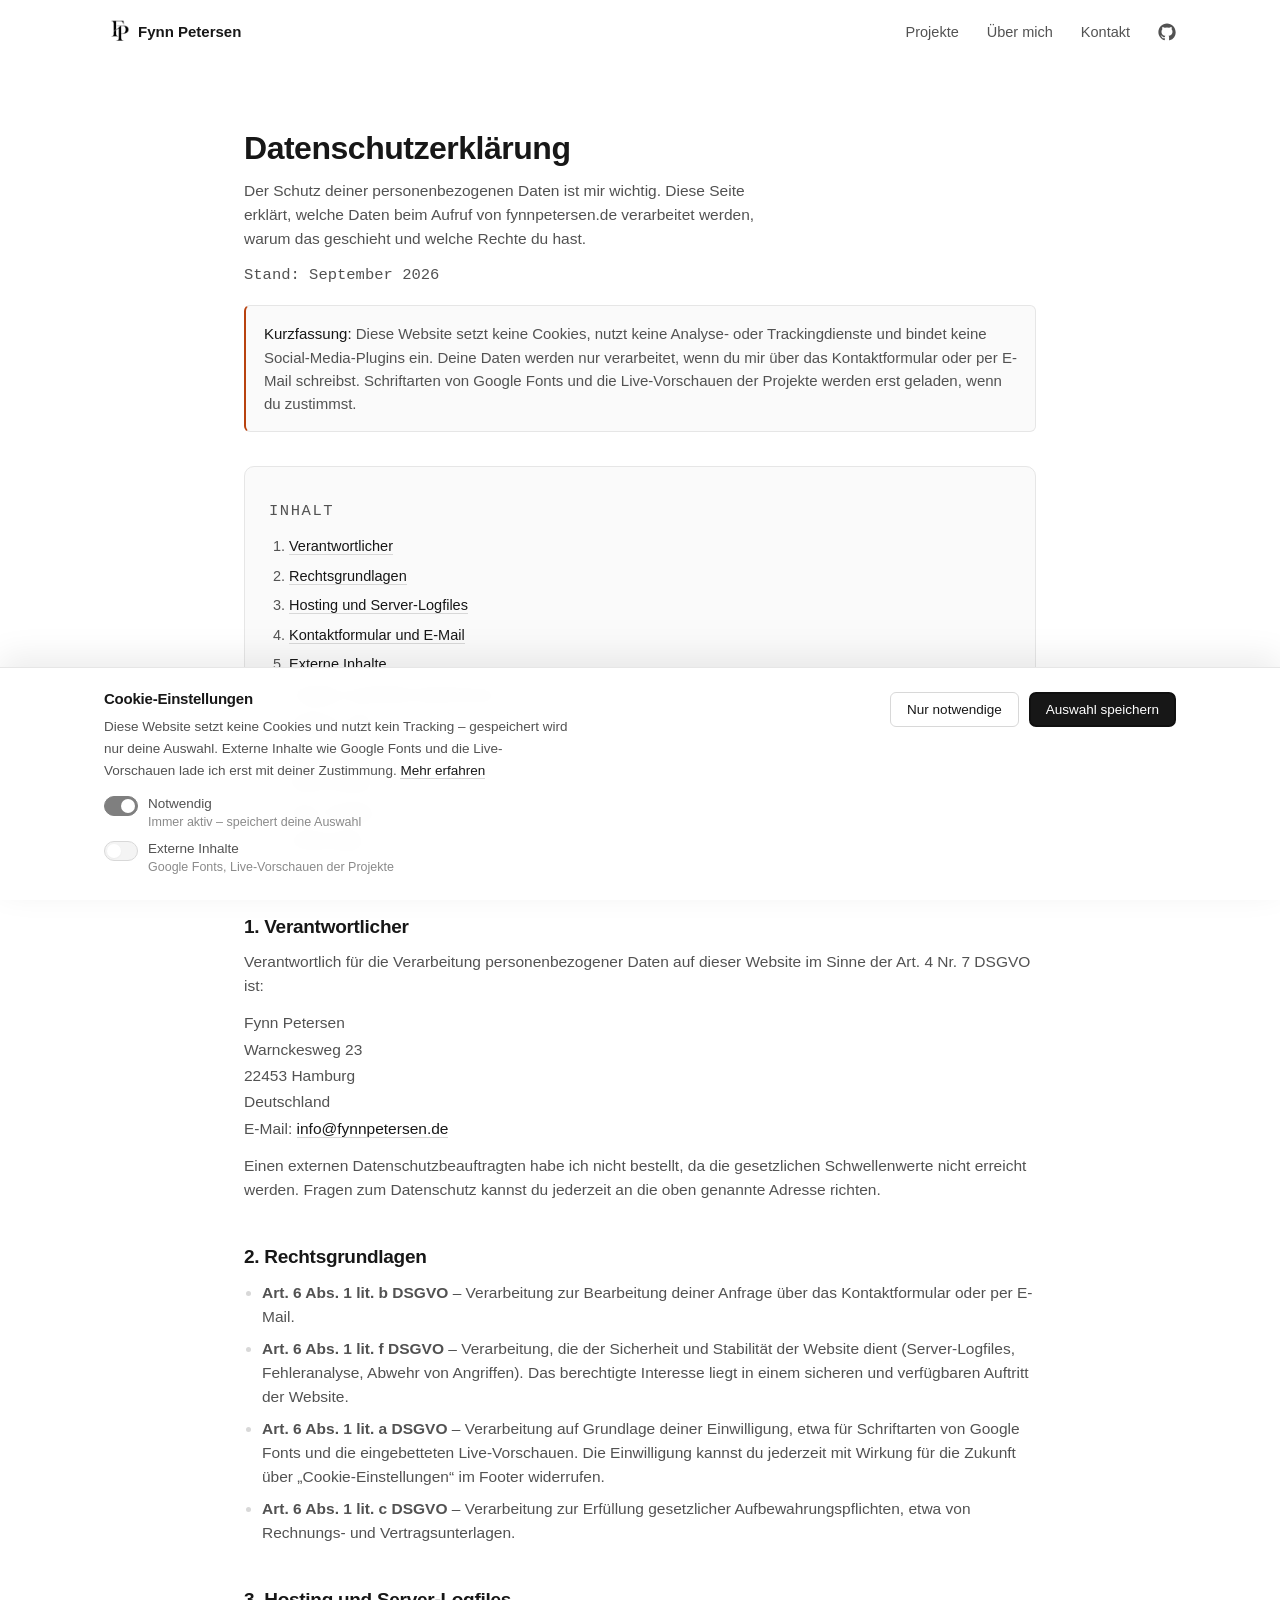
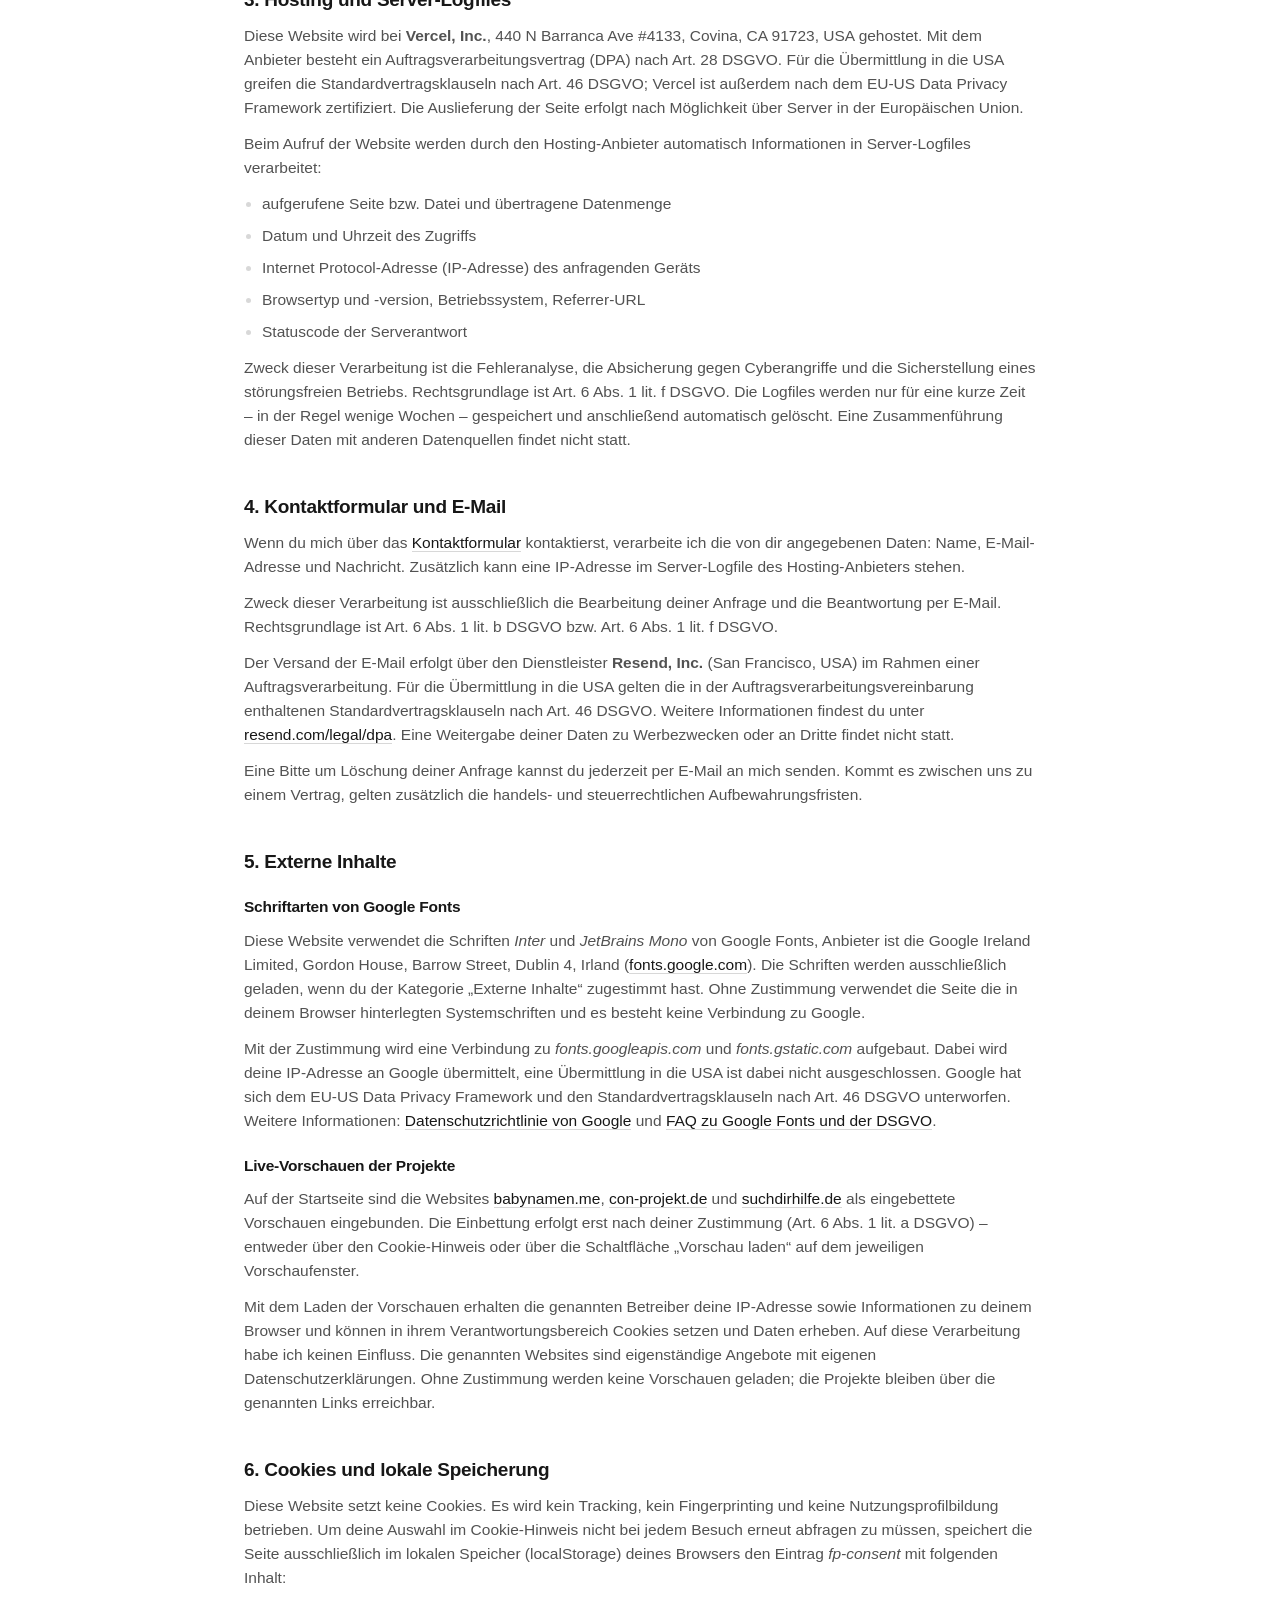
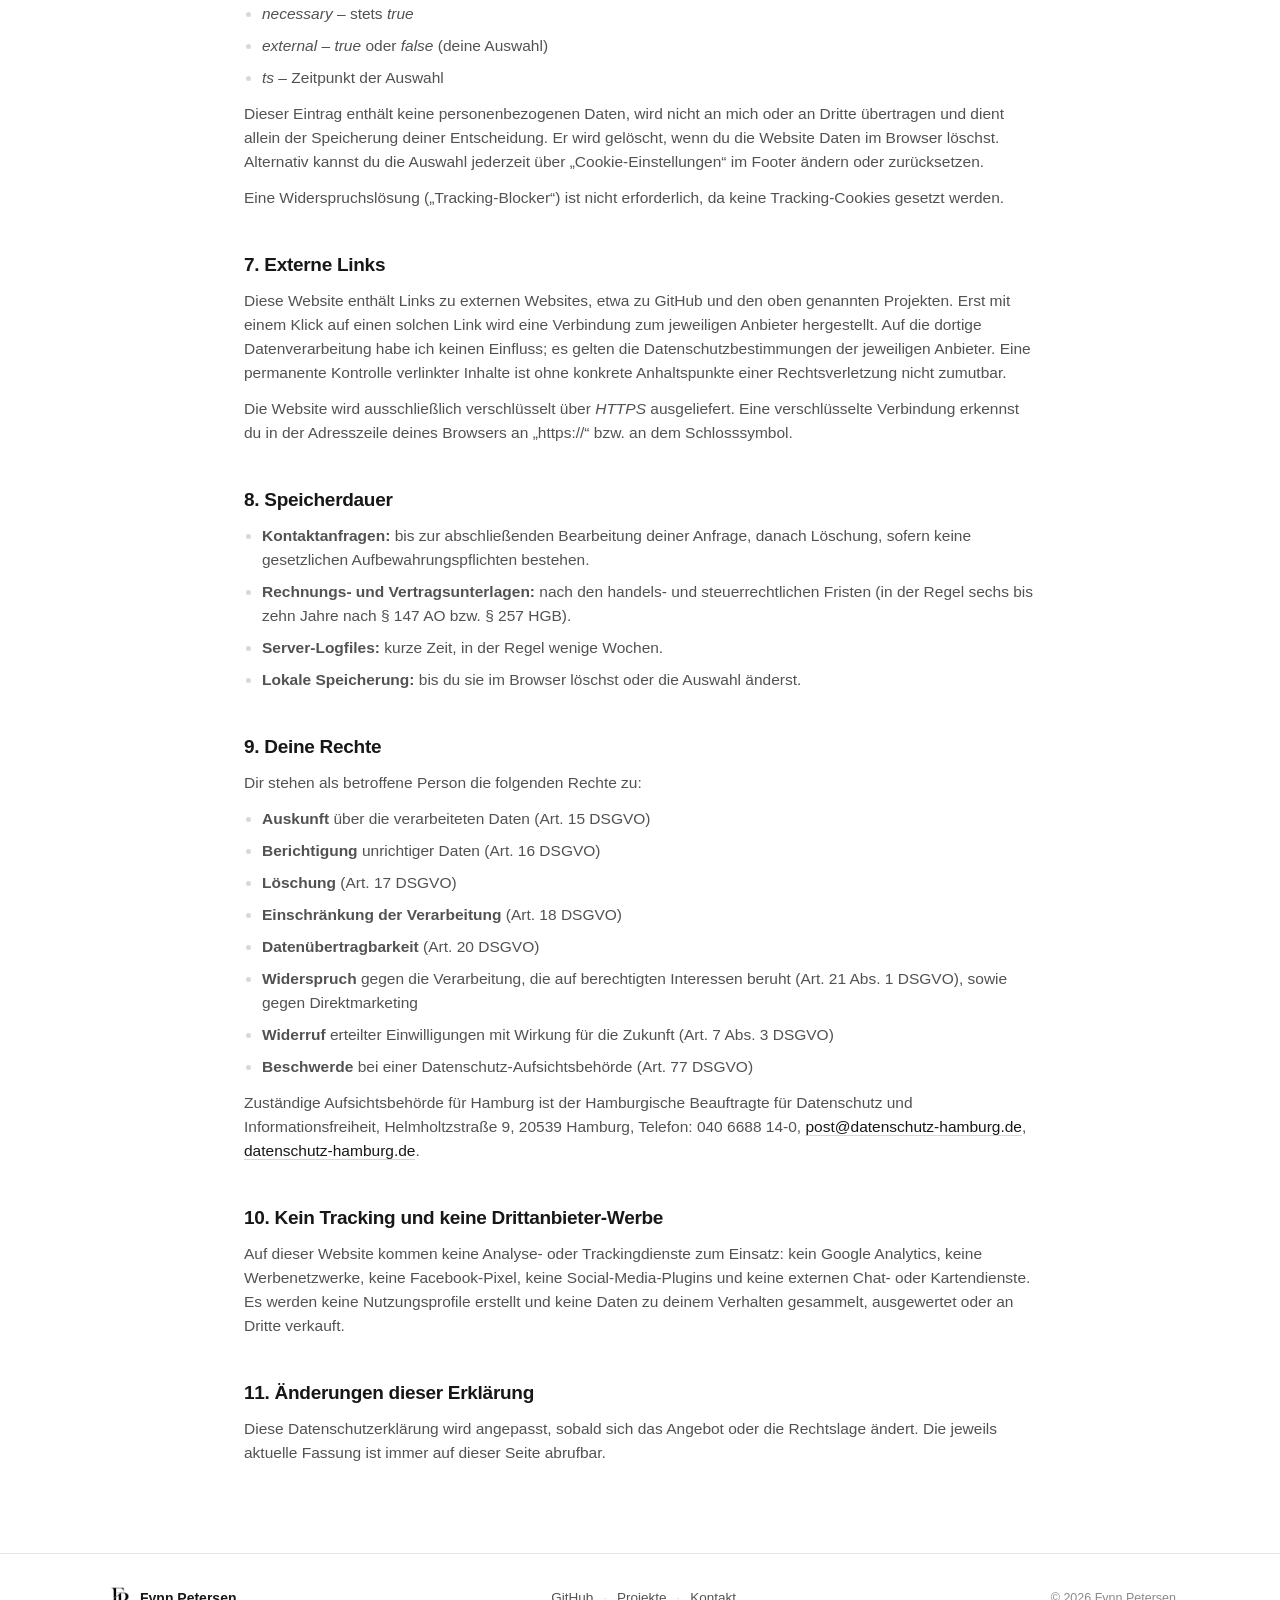
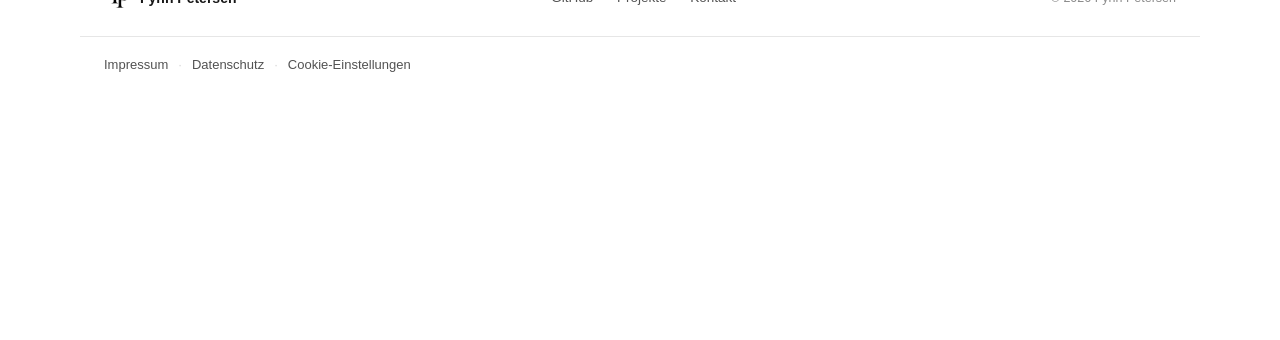
==== datenschutz.html @ 37bc179a "Add files via upload" ====
<!doctype html>
<html lang="de">
<head>
<meta charset="UTF-8" />
<meta name="viewport" content="width=device-width, initial-scale=1" />
<title>Datenschutzerklärung — Fynn Petersen</title>
<meta name="description" content="Informationen zur Verarbeitung personenbezogener Daten auf fynnpetersen.de nach der DSGVO." />
<meta name="theme-color" content="#ffffff" />
<meta name="robots" content="index, follow" />

<meta property="og:type" content="website" />
<meta property="og:title" content="Datenschutzerklärung — Fynn Petersen" />
<meta property="og:description" content="Informationen zur Verarbeitung personenbezogener Daten nach der DSGVO." />
<meta property="og:url" content="https://fynnpetersen.de/datenschutz.html" />

<link rel="canonical" href="https://fynnpetersen.de/datenschutz.html" />

<link rel="icon" type="image/png" sizes="32x32" href="favicon-32.png" />
<link rel="icon" type="image/png" sizes="16x16" href="favicon-16.png" />
<link rel="apple-touch-icon" href="apple-touch-icon.png" />

<link rel="stylesheet" href="styles.css" />
</head>
<body>

<a class="skip-link" href="#main">Zum Inhalt springen</a>

<header class="site-header" id="site-header">
  <div class="container header-inner">
    <a href="index.html" class="logo">
      <img class="logo-mark" src="logo.png" alt="" aria-hidden="true" />
      <span>Fynn Petersen</span>
    </a>

    <nav class="nav" id="site-nav" aria-label="Hauptnavigation">
      <a href="index.html#projekte">Projekte</a>
      <a href="index.html#ueber-mich">Über mich</a>
      <a href="index.html#kontakt">Kontakt</a>
      <a href="https://github.com/freeperr" target="_blank" rel="noopener" class="nav-icon" aria-label="GitHub">
        <svg width="18" height="18" viewBox="0 0 24 24" fill="currentColor" aria-hidden="true"><path d="M12 .5C5.65.5.5 5.65.5 12c0 5.09 3.29 9.4 7.86 10.93.57.1.79-.25.79-.55 0-.27-.01-1.16-.02-2.11-3.2.7-3.88-1.36-3.88-1.36-.52-1.34-1.28-1.7-1.28-1.7-1.04-.72.08-.7.08-.7 1.15.08 1.76 1.19 1.76 1.19 1.03 1.76 2.7 1.25 3.36.96.1-.75.4-1.25.73-1.54-2.55-.29-5.24-1.28-5.24-5.7 0-1.26.45-2.29 1.18-3.09-.12-.29-.51-1.46.11-3.05 0 0 .96-.31 3.15 1.18a10.9 10.9 0 0 1 5.74 0c2.19-1.49 3.15-1.18 3.15-1.18.62 1.59.23 2.76.11 3.05.74.8 1.18 1.83 1.18 3.09 0 4.43-2.7 5.4-5.27 5.69.42.36.78 1.08.78 2.18 0 1.57-.01 2.84-.01 3.23 0 .3.21.66.79.55A10.51 10.51 0 0 0 23.5 12c0-6.35-5.15-11.5-11.5-11.5Z"/></svg>
      </a>
    </nav>

    <button class="nav-toggle" id="nav-toggle" aria-expanded="false" aria-controls="site-nav" aria-label="Menü öffnen">
      <span></span><span></span><span></span>
    </button>
  </div>
</header>

<main id="main" class="legal">
  <div class="container">

    <h1>Datenschutzerklärung</h1>
    <p class="legal-lede">
      Der Schutz deiner personenbezogenen Daten ist mir wichtig. Diese Seite erklärt, welche Daten
      beim Aufruf von fynnpetersen.de verarbeitet werden, warum das geschieht und welche Rechte du hast.
    </p>
    <p class="legal-meta">Stand: September 2026</p>

    <div class="legal-box">
      <strong>Kurzfassung:</strong> Diese Website setzt keine Cookies, nutzt keine Analyse- oder
      Trackingdienste und bindet keine Social-Media-Plugins ein. Deine Daten werden nur verarbeitet,
      wenn du mir über das Kontaktformular oder per E-Mail schreibst. Schriftarten von Google Fonts und
      die Live-Vorschauen der Projekte werden erst geladen, wenn du zustimmst.
    </div>

    <nav class="legal-toc" aria-label="Inhalt dieser Seite">
      <p class="legal-toc-title">Inhalt</p>
      <ol>
        <li><a href="#verantwortlicher">Verantwortlicher</a></li>
        <li><a href="#rechtsgrundlagen">Rechtsgrundlagen</a></li>
        <li><a href="#hosting">Hosting und Server-Logfiles</a></li>
        <li><a href="#kontaktformular">Kontaktformular und E-Mail</a></li>
        <li><a href="#externe-inhalte">Externe Inhalte</a></li>
        <li><a href="#cookies">Cookies und lokale Speicherung</a></li>
        <li><a href="#externe-links">Externe Links</a></li>
        <li><a href="#dauer">Speicherdauer</a></li>
        <li><a href="#rechte">Deine Rechte</a></li>
        <li><a href="#kein-tracking">Kein Tracking</a></li>
        <li><a href="#aenderungen">Änderungen</a></li>
      </ol>
    </nav>

    <h2 id="verantwortlicher">1. Verantwortlicher</h2>
    <p>
      Verantwortlich für die Verarbeitung personenbezogener Daten auf dieser Website im Sinne der
      Art. 4 Nr. 7 DSGVO ist:
    </p>
    <address>
      Fynn Petersen<br />
      Warnckesweg 23<br />
      22453 Hamburg<br />
      Deutschland<br />
      E-Mail: <a href="mailto:info@fynnpetersen.de">info@fynnpetersen.de</a>
    </address>
    <p>
      Einen externen Datenschutzbeauftragten habe ich nicht bestellt, da die gesetzlichen Schwellenwerte
      nicht erreicht werden. Fragen zum Datenschutz kannst du jederzeit an die oben genannte Adresse
      richten.
    </p>

    <h2 id="rechtsgrundlagen">2. Rechtsgrundlagen</h2>
    <ul>
      <li>
        <strong>Art. 6 Abs. 1 lit. b DSGVO</strong> – Verarbeitung zur Bearbeitung deiner Anfrage über
        das Kontaktformular oder per E-Mail.
      </li>
      <li>
        <strong>Art. 6 Abs. 1 lit. f DSGVO</strong> – Verarbeitung, die der Sicherheit und Stabilität
        der Website dient (Server-Logfiles, Fehleranalyse, Abwehr von Angriffen). Das berechtigte
        Interesse liegt in einem sicheren und verfügbaren Auftritt der Website.
      </li>
      <li>
        <strong>Art. 6 Abs. 1 lit. a DSGVO</strong> – Verarbeitung auf Grundlage deiner Einwilligung,
        etwa für Schriftarten von Google Fonts und die eingebetteten Live-Vorschauen. Die Einwilligung
        kannst du jederzeit mit Wirkung für die Zukunft über „Cookie-Einstellungen“ im Footer widerrufen.
      </li>
      <li>
        <strong>Art. 6 Abs. 1 lit. c DSGVO</strong> – Verarbeitung zur Erfüllung gesetzlicher
        Aufbewahrungspflichten, etwa von Rechnungs- und Vertragsunterlagen.
      </li>
    </ul>

    <h2 id="hosting">3. Hosting und Server-Logfiles</h2>
    <p>
      Diese Website wird bei <strong>Vercel, Inc.</strong>, 440 N Barranca Ave #4133, Covina,
      CA 91723, USA gehostet. Mit dem Anbieter besteht ein Auftragsverarbeitungsvertrag (DPA) nach
      Art. 28 DSGVO. Für die Übermittlung in die USA greifen die Standardvertragsklauseln nach
      Art. 46 DSGVO; Vercel ist außerdem nach dem EU-US Data Privacy Framework zertifiziert.
      Die Auslieferung der Seite erfolgt nach Möglichkeit über Server in der Europäischen Union.
    </p>
    <p>
      Beim Aufruf der Website werden durch den Hosting-Anbieter automatisch Informationen in
      Server-Logfiles verarbeitet:
    </p>
    <ul>
      <li>aufgerufene Seite bzw. Datei und übertragene Datenmenge</li>
      <li>Datum und Uhrzeit des Zugriffs</li>
      <li>Internet Protocol-Adresse (IP-Adresse) des anfragenden Geräts</li>
      <li>Browsertyp und -version, Betriebssystem, Referrer-URL</li>
      <li>Statuscode der Serverantwort</li>
    </ul>
    <p>
      Zweck dieser Verarbeitung ist die Fehleranalyse, die Absicherung gegen Cyberangriffe und die
      Sicherstellung eines störungsfreien Betriebs. Rechtsgrundlage ist Art. 6 Abs. 1 lit. f DSGVO.
      Die Logfiles werden nur für eine kurze Zeit – in der Regel wenige Wochen – gespeichert und
      anschließend automatisch gelöscht. Eine Zusammenführung dieser Daten mit anderen Datenquellen
      findet nicht statt.
    </p>

    <h2 id="kontaktformular">4. Kontaktformular und E-Mail</h2>
    <p>
      Wenn du mich über das <a href="index.html#kontakt">Kontaktformular</a> kontaktierst, verarbeite
      ich die von dir angegebenen Daten: Name, E-Mail-Adresse und Nachricht. Zusätzlich kann eine
      IP-Adresse im Server-Logfile des Hosting-Anbieters stehen.
    </p>
    <p>
      Zweck dieser Verarbeitung ist ausschließlich die Bearbeitung deiner Anfrage und die Beantwortung
      per E-Mail. Rechtsgrundlage ist Art. 6 Abs. 1 lit. b DSGVO bzw. Art. 6 Abs. 1 lit. f DSGVO.
    </p>
    <p>
      Der Versand der E-Mail erfolgt über den Dienstleister <strong>Resend, Inc.</strong>
      (San Francisco, USA) im Rahmen einer Auftragsverarbeitung. Für die Übermittlung in die USA gelten
      die in der Auftragsverarbeitungsvereinbarung enthaltenen Standardvertragsklauseln nach
      Art. 46 DSGVO. Weitere Informationen findest du unter
      <a href="https://resend.com/legal/dpa" target="_blank" rel="noopener">resend.com/legal/dpa</a>.
      Eine Weitergabe deiner Daten zu Werbezwecken oder an Dritte findet nicht statt.
    </p>
    <p>
      Eine Bitte um Löschung deiner Anfrage kannst du jederzeit per E-Mail an mich senden. Kommt es
      zwischen uns zu einem Vertrag, gelten zusätzlich die handels- und steuerrechtlichen
      Aufbewahrungsfristen.
    </p>

    <h2 id="externe-inhalte">5. Externe Inhalte</h2>

    <h3 id="schriftarten">Schriftarten von Google Fonts</h3>
    <p>
      Diese Website verwendet die Schriften <em>Inter</em> und <em>JetBrains Mono</em> von Google Fonts,
      Anbieter ist die Google Ireland Limited, Gordon House, Barrow Street, Dublin 4, Irland
      (<a href="https://fonts.google.com" target="_blank" rel="noopener">fonts.google.com</a>).
      Die Schriften werden ausschließlich geladen, wenn du der Kategorie „Externe Inhalte“ zugestimmt
      hast. Ohne Zustimmung verwendet die Seite die in deinem Browser hinterlegten Systemschriften und
      es besteht keine Verbindung zu Google.
    </p>
    <p>
      Mit der Zustimmung wird eine Verbindung zu <em>fonts.googleapis.com</em> und
      <em>fonts.gstatic.com</em> aufgebaut. Dabei wird deine IP-Adresse an Google übermittelt, eine
      Übermittlung in die USA ist dabei nicht ausgeschlossen. Google hat sich dem EU-US Data Privacy
      Framework und den Standardvertragsklauseln nach Art. 46 DSGVO unterworfen. Weitere Informationen:
      <a href="https://policies.google.com/privacy" target="_blank" rel="noopener">Datenschutzrichtlinie von Google</a>
      und <a href="https://fonts.google.com/faq#privacy" target="_blank" rel="noopener">FAQ zu Google Fonts und der DSGVO</a>.
    </p>

    <h3 id="live-vorschauen">Live-Vorschauen der Projekte</h3>
    <p>
      Auf der Startseite sind die Websites <a href="https://babynamen.me" target="_blank" rel="noopener">babynamen.me</a>,
      <a href="https://con-projekt.de" target="_blank" rel="noopener">con-projekt.de</a> und
      <a href="https://suchdirhilfe.de" target="_blank" rel="noopener">suchdirhilfe.de</a> als
      eingebettete Vorschauen eingebunden. Die Einbettung erfolgt erst nach deiner Zustimmung
      (Art. 6 Abs. 1 lit. a DSGVO) – entweder über den Cookie-Hinweis oder über die Schaltfläche
      „Vorschau laden“ auf dem jeweiligen Vorschaufenster.
    </p>
    <p>
      Mit dem Laden der Vorschauen erhalten die genannten Betreiber deine IP-Adresse sowie
      Informationen zu deinem Browser und können in ihrem Verantwortungsbereich Cookies setzen und
      Daten erheben. Auf diese Verarbeitung habe ich keinen Einfluss. Die genannten Websites sind
      eigenständige Angebote mit eigenen Datenschutzerklärungen. Ohne Zustimmung werden keine
      Vorschauen geladen; die Projekte bleiben über die genannten Links erreichbar.
    </p>

    <h2 id="cookies">6. Cookies und lokale Speicherung</h2>
    <p>
      Diese Website setzt keine Cookies. Es wird kein Tracking, kein Fingerprinting und keine
      Nutzungsprofilbildung betrieben. Um deine Auswahl im Cookie-Hinweis nicht bei jedem Besuch erneut
      abfragen zu müssen, speichert die Seite ausschließlich im lokalen Speicher (localStorage) deines
      Browsers den Eintrag <em>fp-consent</em> mit folgenden Inhalt:
    </p>
    <ul>
      <li><em>necessary</em> – stets <em>true</em></li>
      <li><em>external</em> – <em>true</em> oder <em>false</em> (deine Auswahl)</li>
      <li><em>ts</em> – Zeitpunkt der Auswahl</li>
    </ul>
    <p>
      Dieser Eintrag enthält keine personenbezogenen Daten, wird nicht an mich oder an Dritte
      übertragen und dient allein der Speicherung deiner Entscheidung. Er wird gelöscht, wenn du die
      Website Daten im Browser löschst. Alternativ kannst du die Auswahl jederzeit über
      „Cookie-Einstellungen“ im Footer ändern oder zurücksetzen.
    </p>
    <p>
      Eine Widerspruchslösung („Tracking-Blocker“) ist nicht erforderlich, da keine Tracking-Cookies
      gesetzt werden.
    </p>

    <h2 id="externe-links">7. Externe Links</h2>
    <p>
      Diese Website enthält Links zu externen Websites, etwa zu GitHub und den oben genannten
      Projekten. Erst mit einem Klick auf einen solchen Link wird eine Verbindung zum jeweiligen
      Anbieter hergestellt. Auf die dortige Datenverarbeitung habe ich keinen Einfluss; es gelten die
      Datenschutzbestimmungen der jeweiligen Anbieter. Eine permanente Kontrolle verlinkter Inhalte ist
      ohne konkrete Anhaltspunkte einer Rechtsverletzung nicht zumutbar.
    </p>
    <p>
      Die Website wird ausschließlich verschlüsselt über <em>HTTPS</em> ausgeliefert. Eine
      verschlüsselte Verbindung erkennst du in der Adresszeile deines Browsers an „https://“ bzw. an
      dem Schlosssymbol.
    </p>

    <h2 id="dauer">8. Speicherdauer</h2>
    <ul>
      <li>
        <strong>Kontaktanfragen:</strong> bis zur abschließenden Bearbeitung deiner Anfrage, danach
        Löschung, sofern keine gesetzlichen Aufbewahrungspflichten bestehen.
      </li>
      <li>
        <strong>Rechnungs- und Vertragsunterlagen:</strong> nach den handels- und steuerrechtlichen
        Fristen (in der Regel sechs bis zehn Jahre nach § 147 AO bzw. § 257 HGB).
      </li>
      <li>
        <strong>Server-Logfiles:</strong> kurze Zeit, in der Regel wenige Wochen.
      </li>
      <li>
        <strong>Lokale Speicherung:</strong> bis du sie im Browser löschst oder die Auswahl änderst.
      </li>
    </ul>

    <h2 id="rechte">9. Deine Rechte</h2>
    <p>Dir stehen als betroffene Person die folgenden Rechte zu:</p>
    <ul>
      <li><strong>Auskunft</strong> über die verarbeiteten Daten (Art. 15 DSGVO)</li>
      <li><strong>Berichtigung</strong> unrichtiger Daten (Art. 16 DSGVO)</li>
      <li><strong>Löschung</strong> (Art. 17 DSGVO)</li>
      <li><strong>Einschränkung der Verarbeitung</strong> (Art. 18 DSGVO)</li>
      <li><strong>Datenübertragbarkeit</strong> (Art. 20 DSGVO)</li>
      <li>
        <strong>Widerspruch</strong> gegen die Verarbeitung, die auf berechtigten Interessen beruht
        (Art. 21 Abs. 1 DSGVO), sowie gegen Direktmarketing
      </li>
      <li>
        <strong>Widerruf</strong> erteilter Einwilligungen mit Wirkung für die Zukunft (Art. 7 Abs. 3 DSGVO)
      </li>
      <li>
        <strong>Beschwerde</strong> bei einer Datenschutz-Aufsichtsbehörde (Art. 77 DSGVO)
      </li>
    </ul>
    <p>
      Zuständige Aufsichtsbehörde für Hamburg ist der Hamburgische Beauftragte für Datenschutz und
      Informationsfreiheit, Helmholtzstraße 9, 20539 Hamburg, Telefon: 040 6688 14-0,
      <a href="mailto:post@datenschutz-hamburg.de">post@datenschutz-hamburg.de</a>,
      <a href="https://www.datenschutz-hamburg.de" target="_blank" rel="noopener">datenschutz-hamburg.de</a>.
    </p>

    <h2 id="kein-tracking">10. Kein Tracking und keine Drittanbieter-Werbe</h2>
    <p>
      Auf dieser Website kommen keine Analyse- oder Trackingdienste zum Einsatz: kein Google Analytics,
      keine Werbenetzwerke, keine Facebook-Pixel, keine Social-Media-Plugins und keine externen
      Chat- oder Kartendienste. Es werden keine Nutzungsprofile erstellt und keine Daten zu deinem
      Verhalten gesammelt, ausgewertet oder an Dritte verkauft.
    </p>

    <h2 id="aenderungen">11. Änderungen dieser Erklärung</h2>
    <p>
      Diese Datenschutzerklärung wird angepasst, sobald sich das Angebot oder die Rechtslage ändert.
      Die jeweils aktuelle Fassung ist immer auf dieser Seite abrufbar.
    </p>

  </div>
</main>

<footer class="site-footer">
  <div class="container footer-inner">
    <div class="footer-brand">
      <img class="logo-mark" src="logo.png" alt="" aria-hidden="true" />
      <div>
        <p class="footer-name">Fynn Petersen</p>
      </div>
    </div>
    <nav class="footer-nav" aria-label="Footer-Navigation">
      <a href="https://github.com/freeperr" target="_blank" rel="noopener">GitHub</a>
      <span aria-hidden="true">·</span>
      <a href="index.html#projekte">Projekte</a>
      <span aria-hidden="true">·</span>
      <a href="index.html#kontakt">Kontakt</a>
    </nav>
    <p class="footer-copy">© <span id="year"></span> Fynn Petersen</p>
  </div>
  <div class="container footer-legal">
    <nav aria-label="Rechtliches">
      <a href="impressum.html">Impressum</a>
      <span aria-hidden="true">·</span>
      <a href="datenschutz.html" aria-current="page">Datenschutz</a>
      <span aria-hidden="true">·</span>
      <button type="button" class="footer-btn" data-consent-open>Cookie-Einstellungen</button>
    </nav>
  </div>
</footer>

<script src="script.js"></script>
<script src="consent.js" defer></script>
</body>
</html>
---- styles.css ----
/* -------------------------------------------------------- */
/* Fynnpetersen.de — Tokens                                   */
/* -------------------------------------------------------- */
:root {
  --bg: #ffffff;
  --bg-subtle: #fafafa;
  --bg-muted: #f4f4f4;

  --border: #e6e6e6;
  --border-strong: #d8d8d8;

  --text: #171717;
  --text-secondary: #525252;
  --text-tertiary: #8a8a8a;

  --accent: #b8420f;
  --accent-hover: #96350c;
  --accent-tint: #fdf3ee;

  --font-sans: "Inter", -apple-system, BlinkMacSystemFont, "Segoe UI", Roboto, sans-serif;
  --font-mono: "JetBrains Mono", ui-monospace, SFMono-Regular, Menlo, Consolas, monospace;

  --container: 1120px;
  --radius-sm: 6px;
  --radius-md: 10px;

  --shadow-sm: 0 1px 2px rgba(15, 15, 15, 0.04);
  --shadow-md: 0 4px 16px rgba(15, 15, 15, 0.06);
}

* {
  box-sizing: border-box;
}

html {
  scroll-behavior: smooth;
  -webkit-text-size-adjust: 100%;
}

@media (prefers-reduced-motion: reduce) {
  html {
    scroll-behavior: auto;
  }
  * {
    animation-duration: 0.01ms !important;
    transition-duration: 0.01ms !important;
  }
}

body {
  margin: 0;
  background: var(--bg);
  color: var(--text);
  font-family: var(--font-sans);
  font-size: 16px;
  line-height: 1.55;
  -webkit-font-smoothing: antialiased;
}

h1, h2, h3 {
  font-weight: 600;
  line-height: 1.2;
  margin: 0;
  letter-spacing: -0.015em;
}

p {
  margin: 0;
}

a {
  color: inherit;
  text-decoration: none;
}

ul {
  margin: 0;
  padding: 0;
  list-style: none;
}

img, svg {
  display: block;
}

.container {
  max-width: var(--container);
  margin: 0 auto;
  padding: 0 24px;
}

.skip-link {
  position: absolute;
  left: -999px;
  top: 0;
  background: var(--text);
  color: #fff;
  padding: 10px 16px;
  border-radius: 0 0 6px 0;
  z-index: 100;
}
.skip-link:focus {
  left: 0;
}

/* -------------------------------------------------------- */
/* Reveal-on-scroll (very subtle)                            */
/* -------------------------------------------------------- */
.reveal {
  opacity: 0;
  transform: translateY(8px);
  transition: opacity 0.5s ease, transform 0.5s ease;
}
.reveal.is-visible {
  opacity: 1;
  transform: none;
}

/* -------------------------------------------------------- */
/* Header                                                     */
/* -------------------------------------------------------- */
.site-header {
  position: sticky;
  top: 0;
  z-index: 50;
  background: rgba(255, 255, 255, 0.86);
  backdrop-filter: saturate(180%) blur(8px);
  border-bottom: 1px solid transparent;
  transition: border-color 0.2s ease, box-shadow 0.2s ease;
}
.site-header.scrolled {
  border-bottom-color: var(--border);
  box-shadow: var(--shadow-sm);
}

.header-inner {
  height: 64px;
  display: flex;
  align-items: center;
  justify-content: space-between;
}

.logo {
  display: inline-flex;
  align-items: center;
  gap: 8px;
  font-weight: 600;
  font-size: 15px;
  color: var(--text);
}

.logo-mark {
  display: inline-block;
  width: 26px;
  height: 26px;
  object-fit: contain;
}

.nav {
  display: flex;
  align-items: center;
  gap: 28px;
}

.nav a {
  font-size: 14.5px;
  color: var(--text-secondary);
  transition: color 0.15s ease;
}
.nav a:hover {
  color: var(--text);
}

.nav-icon {
  display: inline-flex;
  color: var(--text-secondary);
}
.nav-icon:hover {
  color: var(--text);
}

.nav-toggle {
  display: none;
  flex-direction: column;
  justify-content: center;
  gap: 4px;
  width: 34px;
  height: 34px;
  background: none;
  border: 1px solid var(--border);
  border-radius: var(--radius-sm);
  cursor: pointer;
}
.nav-toggle span {
  display: block;
  height: 1.5px;
  margin: 0 7px;
  background: var(--text);
  border-radius: 1px;
}

/* -------------------------------------------------------- */
/* Buttons / links                                            */
/* -------------------------------------------------------- */
.btn {
  display: inline-flex;
  align-items: center;
  gap: 8px;
  padding: 10px 18px;
  border-radius: var(--radius-sm);
  font-size: 14.5px;
  font-weight: 500;
  border: 1px solid transparent;
  transition: background 0.15s ease, border-color 0.15s ease, color 0.15s ease;
}

.btn-primary {
  background: var(--text);
  color: #fff;
}
.btn-primary:hover {
  background: #000;
}

.btn-secondary {
  border-color: var(--border-strong);
  color: var(--text);
  background: #fff;
}
.btn-secondary:hover {
  border-color: var(--text);
  background: var(--bg-subtle);
}

.arrow {
  display: inline-block;
  transition: transform 0.15s ease;
}

/* -------------------------------------------------------- */
/* Hero                                                        */
/* -------------------------------------------------------- */
.hero {
  padding: 96px 0 80px;
}

.eyebrow {
  font-family: var(--font-mono);
  font-size: 13px;
  color: var(--accent);
  margin-bottom: 18px;
}

.hero h1 {
  font-size: clamp(28px, 4vw, 40px);
  max-width: 18ch;
}

.hero-text {
  margin-top: 20px;
  max-width: 52ch;
  color: var(--text-secondary);
  font-size: 16.5px;
}

.hero-actions {
  margin-top: 32px;
  display: flex;
  gap: 12px;
  flex-wrap: wrap;
}

/* -------------------------------------------------------- */
/* Section headings (shared)                                  */
/* -------------------------------------------------------- */
.section-intro {
  margin-top: 10px;
  color: var(--text-secondary);
  font-size: 16px;
}

.projects, .about, .contact {
  padding: 72px 0;
  border-top: 1px solid var(--border);
}

/* -------------------------------------------------------- */
/* Projects                                                    */
/* -------------------------------------------------------- */
.project-list {
  margin-top: 44px;
  display: flex;
  flex-direction: column;
  gap: 56px;
}

.project-card {
  display: grid;
  grid-template-columns: 1.35fr 1fr;
  gap: 40px;
  align-items: center;
}

.project-card:nth-child(even) .project-media {
  order: 2;
}

.project-media {
  position: relative;
}

.project-preview {
  display: block;
  border-radius: var(--radius-md);
  border: 1px solid var(--border);
  box-shadow: var(--shadow-sm);
  overflow: hidden;
  transition: transform 0.2s ease, box-shadow 0.2s ease, border-color 0.2s ease;
}
.project-preview:hover {
  transform: translateY(-3px);
  box-shadow: var(--shadow-md);
  border-color: var(--border-strong);
}
.project-preview:focus-visible {
  outline: 2px solid var(--accent);
  outline-offset: 2px;
}

.browser-mock {
  background: #fff;
}

.browser-bar {
  display: flex;
  align-items: center;
  gap: 10px;
  padding: 9px 12px;
  background: var(--bg-subtle);
  border-bottom: 1px solid var(--border);
}

.browser-url {
  font-family: var(--font-mono);
  font-size: 12px;
  color: var(--text-tertiary);
}

.browser-content {
  padding: 22px 20px 26px;
  background: #fff;
  min-height: 220px;
}

.browser-content:has(.live-preview) {
  padding: 0;
  min-height: 0;
}

/* Live-Vorschau: echte Website skaliert per iframe eingebettet */
.live-preview {
  position: relative;
  width: 100%;
  aspect-ratio: 1440 / 900;
  overflow: hidden;
  background: var(--bg-subtle);
  --scale: 0.2;
}

.live-preview::before {
  content: "Vorschau wird geladen…";
  position: absolute;
  inset: 0;
  display: flex;
  align-items: center;
  justify-content: center;
  font-family: var(--font-mono);
  font-size: 12px;
  color: var(--text-tertiary);
  text-align: center;
  padding: 0 20px;
  transition: opacity 0.3s ease;
}

.live-preview.is-loaded::before {
  opacity: 0;
}

.live-preview iframe {
  position: absolute;
  top: 0;
  left: 0;
  width: 1440px;
  height: 900px;
  border: 0;
  pointer-events: none;
  transform: scale(var(--scale));
  transform-origin: top left;
  opacity: 0;
  transition: opacity 0.4s ease;
}

.live-preview iframe.is-loaded {
  opacity: 1;
}

/* Platzhalter, solange keine Einwilligung für externe Inhalte vorliegt */
.preview-placeholder {
  position: absolute;
  inset: 0;
  z-index: 3;
  display: flex;
  flex-direction: column;
  align-items: center;
  justify-content: center;
  gap: 6px;
  width: 100%;
  padding: 20px;
  border: 0;
  font: inherit;
  text-align: center;
  color: var(--text-secondary);
  background: var(--bg-subtle);
  cursor: pointer;
  transition: background 0.15s ease, color 0.15s ease;
}
.preview-placeholder:hover {
  background: var(--accent-tint);
  color: var(--text);
}
.preview-placeholder:focus-visible {
  outline: 2px solid var(--accent);
  outline-offset: -2px;
}
.preview-placeholder-title {
  font-size: 14px;
  font-weight: 500;
}
.preview-placeholder-hint {
  font-family: var(--font-mono);
  font-size: 11.5px;
  color: var(--text-tertiary);
}

.site-mock {
  display: flex;
  flex-direction: column;
  gap: 18px;
}

.mock-nav {
  display: flex;
  align-items: center;
  gap: 10px;
}
.mock-dot {
  width: 14px;
  height: 14px;
  border-radius: 4px;
  background: var(--text);
  flex-shrink: 0;
}

.mock-line {
  display: inline-block;
  height: 8px;
  border-radius: 4px;
  background: var(--bg-muted);
}
.mock-line--sm { width: 42px; }
.mock-line--md { width: 70%; max-width: 220px; }
.mock-line--lg { width: 85%; max-width: 280px; height: 14px; }

.mock-hero {
  display: flex;
  flex-direction: column;
  gap: 10px;
}

.mock-hero--split {
  flex-direction: row;
  align-items: center;
  justify-content: space-between;
  gap: 20px;
}
.mock-hero--split > div {
  display: flex;
  flex-direction: column;
  gap: 10px;
}

.mock-block {
  width: 90px;
  height: 60px;
  border-radius: var(--radius-sm);
  background: var(--bg-muted);
  flex-shrink: 0;
}

.mock-pill {
  width: 64px;
  height: 20px;
  border-radius: 20px;
  background: var(--accent-tint);
  border: 1px solid #f0d9cd;
}

.mock-rows {
  display: flex;
  flex-direction: column;
  gap: 8px;
}
.mock-row {
  height: 14px;
  border-radius: 4px;
  background: var(--bg-muted);
}
.mock-row:nth-child(2) { width: 92%; }
.mock-row:nth-child(3) { width: 76%; }

.project-info {
  padding: 4px 4px;
}

.project-info h3 {
  font-size: 21px;
  margin-bottom: 12px;
}

.project-info p {
  color: var(--text-secondary);
  font-size: 15px;
  max-width: 42ch;
}

.project-link {
  display: inline-flex;
  align-items: center;
  gap: 6px;
  margin-top: 18px;
  font-size: 14.5px;
  font-weight: 500;
  color: var(--text);
  border-bottom: 1px solid var(--border-strong);
  padding-bottom: 2px;
  transition: color 0.15s ease, border-color 0.15s ease;
}
.project-link:hover {
  color: var(--accent);
  border-color: var(--accent);
}
.project-link:hover .arrow {
  transform: translateX(3px);
}

/* -------------------------------------------------------- */
/* Über mich                                                    */
/* -------------------------------------------------------- */
.about-grid {
  display: grid;
  grid-template-columns: 1.4fr 1fr;
  gap: 60px;
}

.about h2 {
  font-size: 26px;
  margin-top: 8px;
}

.about-text {
  margin-top: 18px;
  color: var(--text-secondary);
  font-size: 16px;
  max-width: 48ch;
}

.skills-list {
  display: flex;
  flex-wrap: wrap;
  gap: 8px;
}
.skills-list li {
  font-size: 13.5px;
  font-family: var(--font-mono);
  padding: 6px 12px;
  border: 1px solid var(--border);
  border-radius: 6px;
  color: var(--text-secondary);
  background: var(--bg-subtle);
}

/* -------------------------------------------------------- */
/* Kontakt                                                      */
/* -------------------------------------------------------- */
.contact {
  text-align: center;
}

.contact h2 {
  font-size: 28px;
}

.contact-text {
  margin-top: 10px;
  font-size: 17px;
  color: var(--text-secondary);
}

.contact-form {
  margin: 34px auto 0;
  max-width: 480px;
  text-align: left;
  display: flex;
  flex-direction: column;
  gap: 16px;
}

.form-row {
  display: grid;
  grid-template-columns: 1fr 1fr;
  gap: 16px;
}

.form-group {
  display: flex;
  flex-direction: column;
  gap: 6px;
}

.form-group label {
  font-size: 13px;
  font-weight: 500;
  color: var(--text-secondary);
}

.form-group input,
.form-group textarea {
  font: inherit;
  font-size: 14.5px;
  padding: 10px 12px;
  border: 1px solid var(--border-strong);
  border-radius: var(--radius-sm);
  background: #fff;
  color: var(--text);
  transition: border-color 0.15s ease, box-shadow 0.15s ease;
}
.form-group input:focus,
.form-group textarea:focus {
  outline: none;
  border-color: var(--accent);
  box-shadow: 0 0 0 3px var(--accent-tint);
}

.form-group textarea {
  resize: vertical;
  min-height: 110px;
}

.hp-field {
  position: absolute;
  left: -9999px;
  width: 1px;
  height: 1px;
  opacity: 0;
}

.contact-form .btn {
  align-self: flex-start;
}
.contact-form .btn[disabled] {
  opacity: 0.6;
  cursor: not-allowed;
}

.btn-spinner {
  display: none;
  width: 14px;
  height: 14px;
  border: 2px solid rgba(255, 255, 255, 0.35);
  border-top-color: #fff;
  border-radius: 50%;
  animation: btn-spin 0.65s linear infinite;
}
.contact-form .btn.is-loading .btn-spinner {
  display: inline-block;
}

@keyframes btn-spin {
  to {
    transform: rotate(360deg);
  }
}

.form-status {
  font-size: 14px;
  min-height: 20px;
}
.form-status.success { color: #1a7f37; }
.form-status.error { color: #c0392b; }

.contact-links {
  margin-top: 36px;
  padding-top: 28px;
  border-top: 1px solid var(--border);
  display: flex;
  align-items: center;
  justify-content: center;
  gap: 14px;
  flex-wrap: wrap;
}

.contact-link {
  display: inline-flex;
  align-items: center;
  gap: 8px;
  padding: 10px 18px;
  border: 1px solid var(--border-strong);
  border-radius: var(--radius-sm);
  font-size: 14.5px;
  font-weight: 500;
  transition: border-color 0.15s ease, background 0.15s ease;
}
.contact-link:hover {
  border-color: var(--text);
  background: var(--bg-subtle);
}

/* -------------------------------------------------------- */
/* Footer                                                       */
/* -------------------------------------------------------- */
.site-footer {
  border-top: 1px solid var(--border);
  padding: 32px 0;
}

.footer-inner {
  display: flex;
  align-items: center;
  justify-content: space-between;
  gap: 20px;
  flex-wrap: wrap;
}

.footer-brand {
  display: flex;
  align-items: center;
  gap: 10px;
}

.footer-name {
  font-weight: 600;
  font-size: 14px;
}

.footer-nav {
  display: flex;
  align-items: center;
  flex-wrap: wrap;
  row-gap: 8px;
  gap: 10px;
  font-size: 13.5px;
  color: var(--text-secondary);
}
.footer-nav a:hover {
  color: var(--text);
}
.footer-nav span {
  color: var(--border-strong);
}

.footer-copy {
  font-size: 12.5px;
  color: var(--text-tertiary);
}

.footer-legal {
  margin-top: 24px;
  padding-top: 18px;
  border-top: 1px solid var(--border);
  display: flex;
  align-items: center;
  justify-content: space-between;
  gap: 12px;
  flex-wrap: wrap;
}

.footer-legal nav {
  display: flex;
  align-items: center;
  flex-wrap: wrap;
  row-gap: 8px;
  gap: 10px;
  font-size: 13px;
  color: var(--text-secondary);
}
.footer-legal a:hover,
.footer-legal button:hover {
  color: var(--text);
}
.footer-legal nav > span {
  color: var(--border-strong);
}

.footer-btn {
  font: inherit;
  font-size: 13px;
  color: var(--text-secondary);
  background: none;
  border: 0;
  padding: 0;
  cursor: pointer;
  transition: color 0.15s ease;
}
.footer-btn:focus-visible {
  outline: 2px solid var(--accent);
  outline-offset: 2px;
  border-radius: 3px;
}

/* -------------------------------------------------------- */
/* Cookie-Banner                                             */
/* -------------------------------------------------------- */
.cookie-banner {
  position: fixed;
  left: 0;
  right: 0;
  bottom: 0;
  z-index: 90;
  background: rgba(255, 255, 255, 0.97);
  backdrop-filter: saturate(180%) blur(10px);
  -webkit-backdrop-filter: saturate(180%) blur(10px);
  border-top: 1px solid var(--border);
  box-shadow: 0 -10px 32px rgba(15, 15, 15, 0.08);
  transform: translateY(100%);
  transition: transform 0.3s cubic-bezier(0.22, 0.7, 0.3, 1);
}
.cookie-banner[hidden] {
  display: none;
}
.cookie-banner.is-open {
  transform: none;
}

.cookie-inner {
  max-width: var(--container);
  margin: 0 auto;
  padding: 22px 24px 24px;
  display: flex;
  align-items: flex-start;
  justify-content: space-between;
  gap: 20px 28px;
  flex-wrap: wrap;
}

.cookie-text {
  flex: 1 1 400px;
  min-width: 0;
}

.cookie-title {
  font-size: 15px;
  margin-bottom: 8px;
}

.cookie-text p {
  font-size: 13.5px;
  line-height: 1.6;
  color: var(--text-secondary);
  max-width: 62ch;
}

.cookie-text a {
  color: var(--text);
  border-bottom: 1px solid var(--border-strong);
  transition: color 0.15s ease, border-color 0.15s ease;
}
.cookie-text a:hover {
  color: var(--accent);
  border-color: var(--accent);
}

.cookie-options {
  margin-top: 14px;
  display: flex;
  flex-direction: column;
  gap: 8px;
}

.cookie-option {
  display: flex;
  align-items: flex-start;
  gap: 10px;
  font-size: 13.5px;
  line-height: 1.4;
  color: var(--text-secondary);
  cursor: pointer;
}
.cookie-option input {
  position: absolute;
  width: 1px;
  height: 1px;
  opacity: 0;
}
.cookie-option.is-locked {
  cursor: default;
}
.cookie-option-label {
  display: flex;
  flex-direction: column;
}
.cookie-option-label small {
  font-size: 12.5px;
  color: var(--text-tertiary);
}

.cookie-switch {
  position: relative;
  flex-shrink: 0;
  width: 34px;
  height: 20px;
  margin-top: 1px;
  background: var(--bg-muted);
  border: 1px solid var(--border-strong);
  border-radius: 999px;
  transition: background 0.18s ease, border-color 0.18s ease;
}
.cookie-switch::after {
  content: "";
  position: absolute;
  top: 2px;
  left: 2px;
  width: 14px;
  height: 14px;
  border-radius: 50%;
  background: #fff;
  box-shadow: var(--shadow-sm);
  transition: transform 0.18s ease;
}
.cookie-option input:checked ~ .cookie-switch {
  background: var(--text);
  border-color: var(--text);
}
.cookie-option input:checked ~ .cookie-switch::after {
  transform: translateX(14px);
}
.cookie-option input:focus-visible ~ .cookie-switch {
  outline: 2px solid var(--accent);
  outline-offset: 2px;
}
.cookie-option input:disabled ~ .cookie-switch {
  opacity: 0.55;
}

.cookie-actions {
  display: flex;
  align-items: center;
  gap: 10px;
  flex-wrap: wrap;
  padding-top: 2px;
}
.cookie-banner .btn {
  font-size: 13.5px;
  padding: 9px 16px;
  white-space: nowrap;
}

/* -------------------------------------------------------- */
/* Rechtstexte (Impressum / Datenschutz)                    */
/* -------------------------------------------------------- */
.legal {
  padding: 64px 0 88px;
}
.legal .container {
  max-width: 840px;
}

.legal-lede {
  margin-top: 14px;
  font-size: 16.5px;
  color: var(--text-secondary);
  max-width: 60ch;
}

.legal-meta {
  margin-top: 8px;
  font-family: var(--font-mono);
  font-size: 12.5px;
  color: var(--text-tertiary);
}

.legal-toc {
  margin-top: 34px;
  padding: 20px 24px 22px;
  border: 1px solid var(--border);
  border-radius: var(--radius-md);
  background: var(--bg-subtle);
}
.legal-toc-title {
  margin: 0 0 12px;
  font-family: var(--font-mono);
  font-size: 11.5px;
  font-weight: 500;
  letter-spacing: 0.1em;
  text-transform: uppercase;
  color: var(--text-tertiary);
}
.legal-toc ol {
  margin: 0;
  padding-left: 20px;
  display: flex;
  flex-direction: column;
  gap: 7px;
  font-size: 14.5px;
  color: var(--text-secondary);
}

.legal h2 {
  font-size: 19px;
  margin-top: 44px;
}
.legal h2:first-of-type {
  margin-top: 40px;
}
.legal h3 {
  font-size: 15.5px;
  margin-top: 24px;
}

.legal p {
  margin-top: 12px;
  font-size: 15.5px;
  color: var(--text-secondary);
}

.legal ul {
  margin-top: 12px;
  display: flex;
  flex-direction: column;
  gap: 8px;
  font-size: 15.5px;
  color: var(--text-secondary);
}
.legal ul li {
  position: relative;
  padding-left: 18px;
}
.legal ul li::before {
  content: "";
  position: absolute;
  left: 2px;
  top: 10px;
  width: 5px;
  height: 5px;
  border-radius: 50%;
  background: var(--border-strong);
}

.legal address {
  font-style: normal;
  margin-top: 12px;
  font-size: 15.5px;
  line-height: 1.7;
  color: var(--text-secondary);
}

.legal a {
  color: var(--text);
  border-bottom: 1px solid var(--border-strong);
  transition: color 0.15s ease, border-color 0.15s ease;
}
.legal a:hover {
  color: var(--accent);
  border-color: var(--accent);
}
.legal a:focus-visible,
.legal-toc a:focus-visible {
  outline: 2px solid var(--accent);
  outline-offset: 2px;
  border-radius: 3px;
}

.legal-box {
  margin-top: 18px;
  padding: 16px 18px;
  border: 1px solid var(--border);
  border-left: 2px solid var(--accent);
  border-radius: var(--radius-sm);
  background: var(--bg-subtle);
  font-size: 15px;
  color: var(--text-secondary);
}
.legal-box strong {
  color: var(--text);
  font-weight: 500;
}

/* -------------------------------------------------------- */
/* Responsive                                                   */
/* -------------------------------------------------------- */
@media (max-width: 900px) {
  .about-grid {
    grid-template-columns: 1fr;
    gap: 36px;
  }
  .project-card {
    grid-template-columns: 1fr;
  }
  .project-card:nth-child(even) .project-media {
    order: 0;
  }
}

@media (max-width: 640px) {
  .hero {
    padding: 64px 0 56px;
  }
  .projects, .about, .contact {
    padding: 56px 0;
  }
  .form-row {
    grid-template-columns: 1fr;
  }
  .nav {
    position: absolute;
    top: 64px;
    left: 0;
    right: 0;
    background: #fff;
    border-bottom: 1px solid var(--border);
    flex-direction: column;
    align-items: flex-start;
    gap: 0;
    padding: 8px 24px 16px;
    display: none;
    box-shadow: var(--shadow-md);
  }
  .nav.open {
    display: flex;
  }
  .nav a {
    padding: 12px 0;
    width: 100%;
    border-bottom: 1px solid var(--bg-muted);
  }
  .nav a:last-child {
    border-bottom: none;
  }
  .nav-toggle {
    display: flex;
  }
  .mock-hero--split {
    flex-direction: column;
    align-items: flex-start;
  }
  .mock-block {
    width: 100%;
    height: 40px;
  }
  .footer-inner {
    flex-direction: column;
    align-items: flex-start;
    text-align: left;
  }
  .footer-legal {
    align-items: flex-start;
  }
  .legal {
    padding: 44px 0 64px;
  }
  .legal-toc {
    padding: 18px 18px 20px;
  }
  .cookie-inner {
    padding: 20px;
  }
  .cookie-actions {
    width: 100%;
  }
  .cookie-actions .btn {
    flex: 1 1 auto;
    justify-content: center;
  }
}
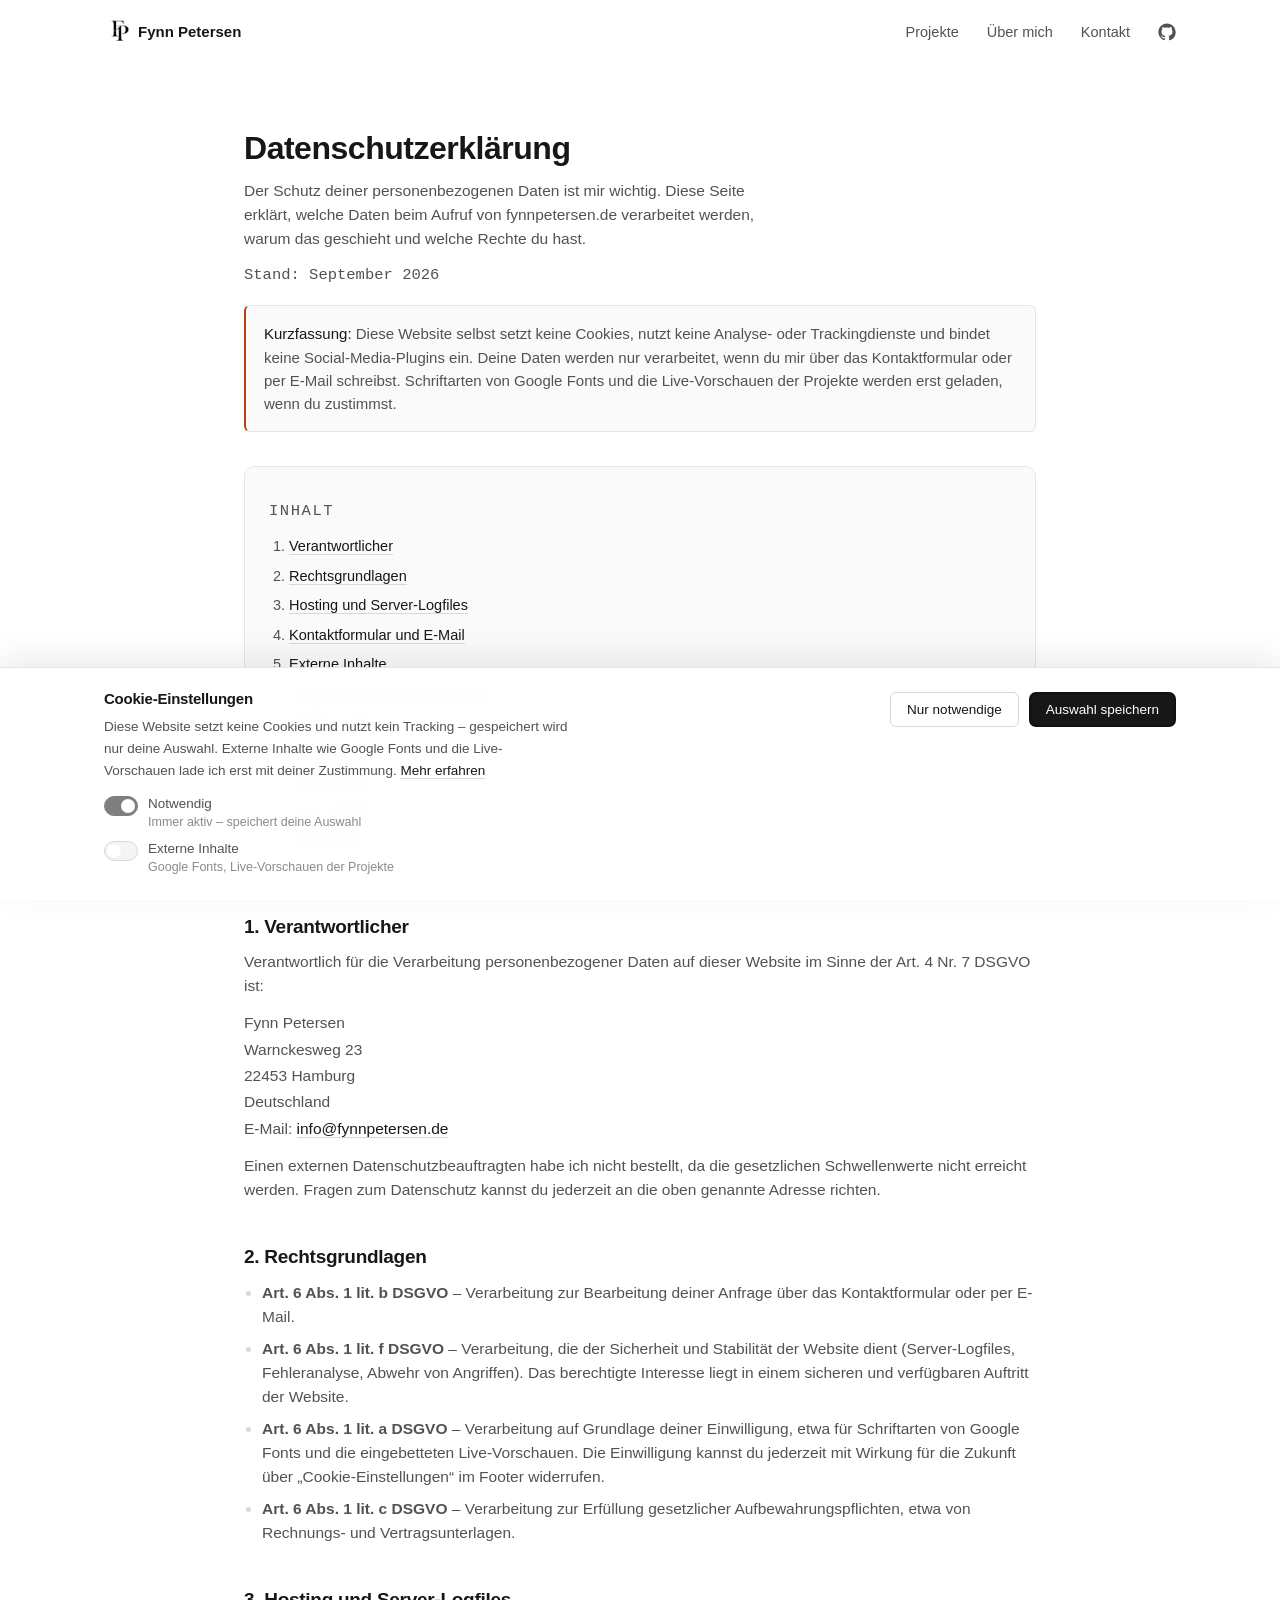
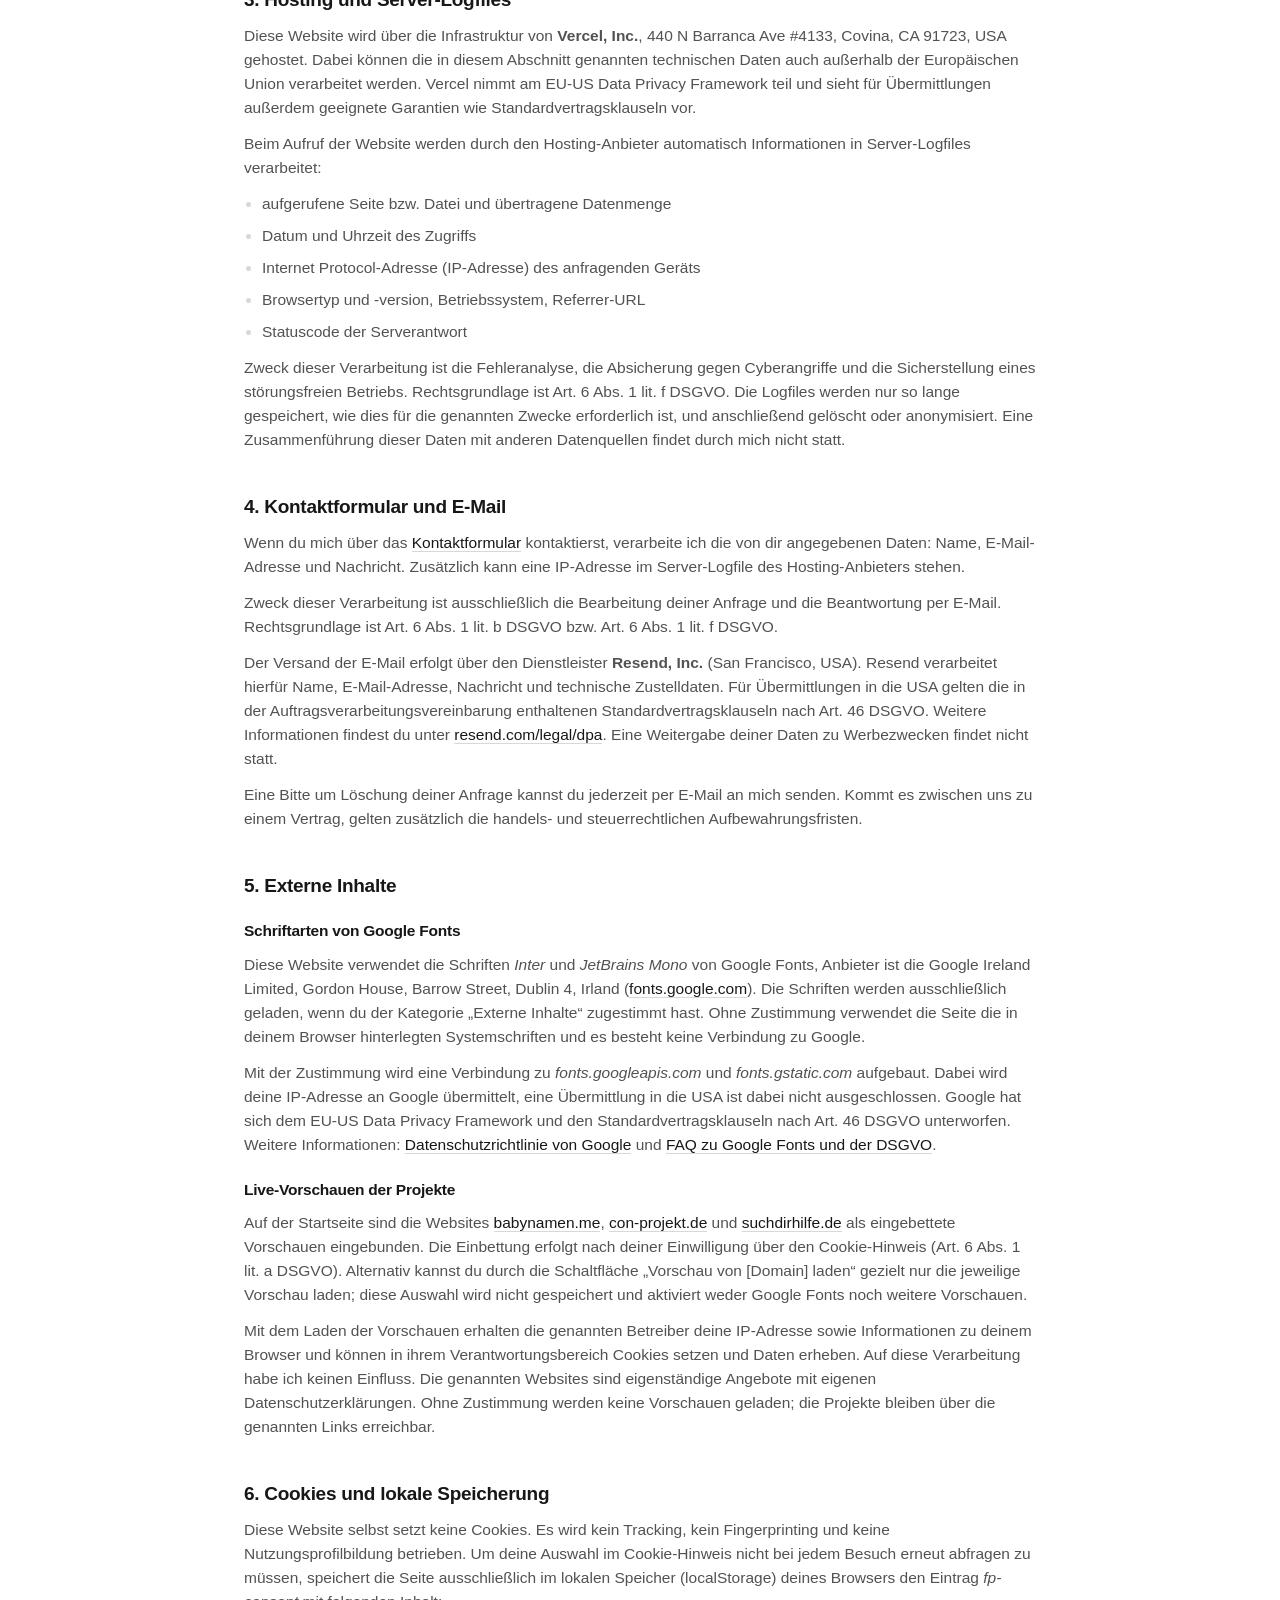
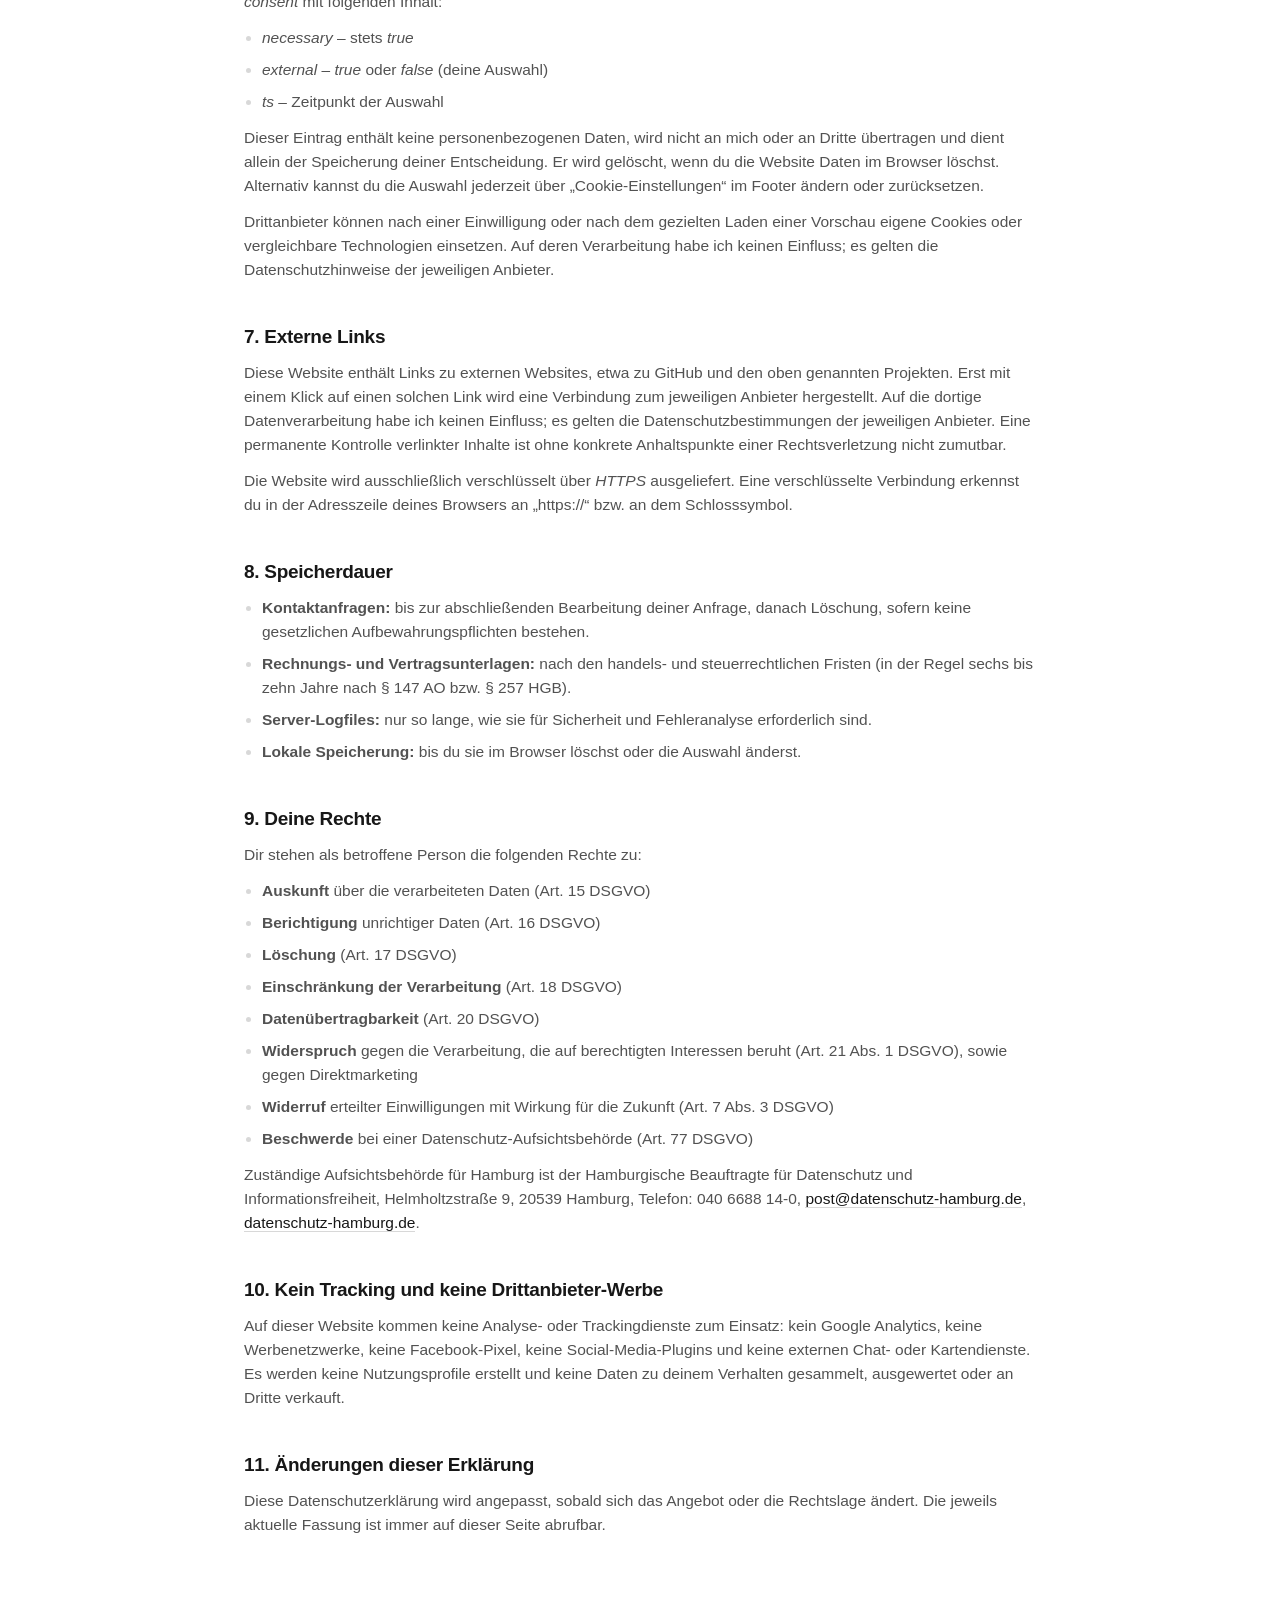
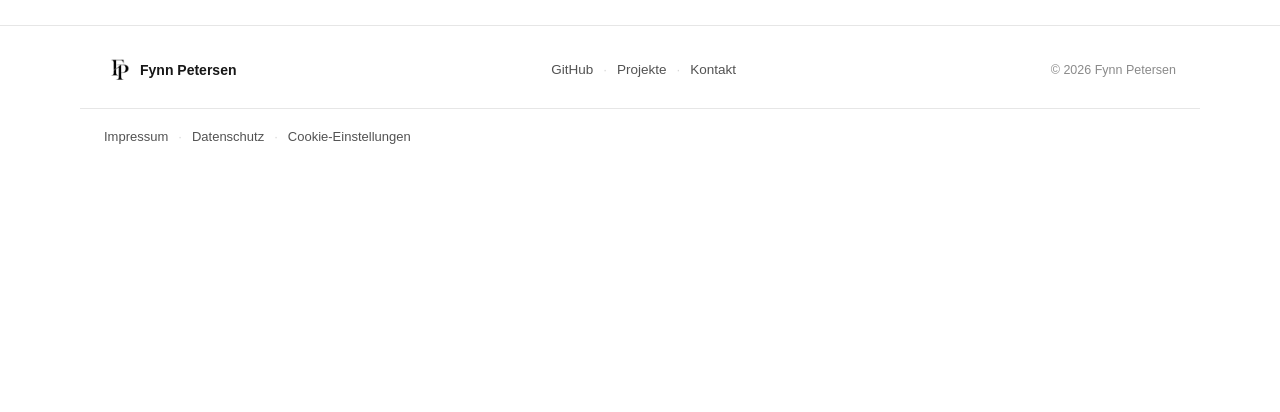
==== commit 23518c62: "Add files via upload" ====
--- a/datenschutz.html
+++ b/datenschutz.html
@@ -58,7 +58,7 @@
     <p class="legal-meta">Stand: September 2026</p>
 
     <div class="legal-box">
-      <strong>Kurzfassung:</strong> Diese Website setzt keine Cookies, nutzt keine Analyse- oder
+      <strong>Kurzfassung:</strong> Diese Website selbst setzt keine Cookies, nutzt keine Analyse- oder
       Trackingdienste und bindet keine Social-Media-Plugins ein. Deine Daten werden nur verarbeitet,
       wenn du mir über das Kontaktformular oder per E-Mail schreibst. Schriftarten von Google Fonts und
       die Live-Vorschauen der Projekte werden erst geladen, wenn du zustimmst.
@@ -123,11 +123,11 @@
 
     <h2 id="hosting">3. Hosting und Server-Logfiles</h2>
     <p>
-      Diese Website wird bei <strong>Vercel, Inc.</strong>, 440 N Barranca Ave #4133, Covina,
-      CA 91723, USA gehostet. Mit dem Anbieter besteht ein Auftragsverarbeitungsvertrag (DPA) nach
-      Art. 28 DSGVO. Für die Übermittlung in die USA greifen die Standardvertragsklauseln nach
-      Art. 46 DSGVO; Vercel ist außerdem nach dem EU-US Data Privacy Framework zertifiziert.
-      Die Auslieferung der Seite erfolgt nach Möglichkeit über Server in der Europäischen Union.
+      Diese Website wird über die Infrastruktur von <strong>Vercel, Inc.</strong>, 440 N Barranca Ave
+      #4133, Covina, CA 91723, USA gehostet. Dabei können die in diesem Abschnitt genannten
+      technischen Daten auch außerhalb der Europäischen Union verarbeitet werden. Vercel nimmt am
+      EU-US Data Privacy Framework teil und sieht für Übermittlungen außerdem geeignete Garantien wie
+      Standardvertragsklauseln vor.
     </p>
     <p>
       Beim Aufruf der Website werden durch den Hosting-Anbieter automatisch Informationen in
@@ -143,9 +143,9 @@
     <p>
       Zweck dieser Verarbeitung ist die Fehleranalyse, die Absicherung gegen Cyberangriffe und die
       Sicherstellung eines störungsfreien Betriebs. Rechtsgrundlage ist Art. 6 Abs. 1 lit. f DSGVO.
-      Die Logfiles werden nur für eine kurze Zeit – in der Regel wenige Wochen – gespeichert und
-      anschließend automatisch gelöscht. Eine Zusammenführung dieser Daten mit anderen Datenquellen
-      findet nicht statt.
+      Die Logfiles werden nur so lange gespeichert, wie dies für die genannten Zwecke erforderlich
+      ist, und anschließend gelöscht oder anonymisiert. Eine Zusammenführung dieser Daten mit anderen
+      Datenquellen findet durch mich nicht statt.
     </p>
 
     <h2 id="kontaktformular">4. Kontaktformular und E-Mail</h2>
@@ -160,11 +160,12 @@
     </p>
     <p>
       Der Versand der E-Mail erfolgt über den Dienstleister <strong>Resend, Inc.</strong>
-      (San Francisco, USA) im Rahmen einer Auftragsverarbeitung. Für die Übermittlung in die USA gelten
-      die in der Auftragsverarbeitungsvereinbarung enthaltenen Standardvertragsklauseln nach
-      Art. 46 DSGVO. Weitere Informationen findest du unter
+      (San Francisco, USA). Resend verarbeitet hierfür Name, E-Mail-Adresse, Nachricht und technische
+      Zustelldaten. Für Übermittlungen in die USA gelten die in der
+      Auftragsverarbeitungsvereinbarung enthaltenen Standardvertragsklauseln nach Art. 46 DSGVO.
+      Weitere Informationen findest du unter
       <a href="https://resend.com/legal/dpa" target="_blank" rel="noopener">resend.com/legal/dpa</a>.
-      Eine Weitergabe deiner Daten zu Werbezwecken oder an Dritte findet nicht statt.
+      Eine Weitergabe deiner Daten zu Werbezwecken findet nicht statt.
     </p>
     <p>
       Eine Bitte um Löschung deiner Anfrage kannst du jederzeit per E-Mail an mich senden. Kommt es
@@ -197,9 +198,10 @@
       Auf der Startseite sind die Websites <a href="https://babynamen.me" target="_blank" rel="noopener">babynamen.me</a>,
       <a href="https://con-projekt.de" target="_blank" rel="noopener">con-projekt.de</a> und
       <a href="https://suchdirhilfe.de" target="_blank" rel="noopener">suchdirhilfe.de</a> als
-      eingebettete Vorschauen eingebunden. Die Einbettung erfolgt erst nach deiner Zustimmung
-      (Art. 6 Abs. 1 lit. a DSGVO) – entweder über den Cookie-Hinweis oder über die Schaltfläche
-      „Vorschau laden“ auf dem jeweiligen Vorschaufenster.
+      eingebettete Vorschauen eingebunden. Die Einbettung erfolgt nach deiner Einwilligung über den
+      Cookie-Hinweis (Art. 6 Abs. 1 lit. a DSGVO). Alternativ kannst du durch die Schaltfläche
+      „Vorschau von [Domain] laden“ gezielt nur die jeweilige Vorschau laden; diese Auswahl wird nicht
+      gespeichert und aktiviert weder Google Fonts noch weitere Vorschauen.
     </p>
     <p>
       Mit dem Laden der Vorschauen erhalten die genannten Betreiber deine IP-Adresse sowie
@@ -211,7 +213,7 @@
 
     <h2 id="cookies">6. Cookies und lokale Speicherung</h2>
     <p>
-      Diese Website setzt keine Cookies. Es wird kein Tracking, kein Fingerprinting und keine
+      Diese Website selbst setzt keine Cookies. Es wird kein Tracking, kein Fingerprinting und keine
       Nutzungsprofilbildung betrieben. Um deine Auswahl im Cookie-Hinweis nicht bei jedem Besuch erneut
       abfragen zu müssen, speichert die Seite ausschließlich im lokalen Speicher (localStorage) deines
       Browsers den Eintrag <em>fp-consent</em> mit folgenden Inhalt:
@@ -228,8 +230,9 @@
       „Cookie-Einstellungen“ im Footer ändern oder zurücksetzen.
     </p>
     <p>
-      Eine Widerspruchslösung („Tracking-Blocker“) ist nicht erforderlich, da keine Tracking-Cookies
-      gesetzt werden.
+      Drittanbieter können nach einer Einwilligung oder nach dem gezielten Laden einer Vorschau eigene
+      Cookies oder vergleichbare Technologien einsetzen. Auf deren Verarbeitung habe ich keinen
+      Einfluss; es gelten die Datenschutzhinweise der jeweiligen Anbieter.
     </p>
 
     <h2 id="externe-links">7. Externe Links</h2>
@@ -257,7 +260,8 @@
         Fristen (in der Regel sechs bis zehn Jahre nach § 147 AO bzw. § 257 HGB).
       </li>
       <li>
-        <strong>Server-Logfiles:</strong> kurze Zeit, in der Regel wenige Wochen.
+        <strong>Server-Logfiles:</strong> nur so lange, wie sie für Sicherheit und Fehleranalyse
+        erforderlich sind.
       </li>
       <li>
         <strong>Lokale Speicherung:</strong> bis du sie im Browser löschst oder die Auswahl änderst.
